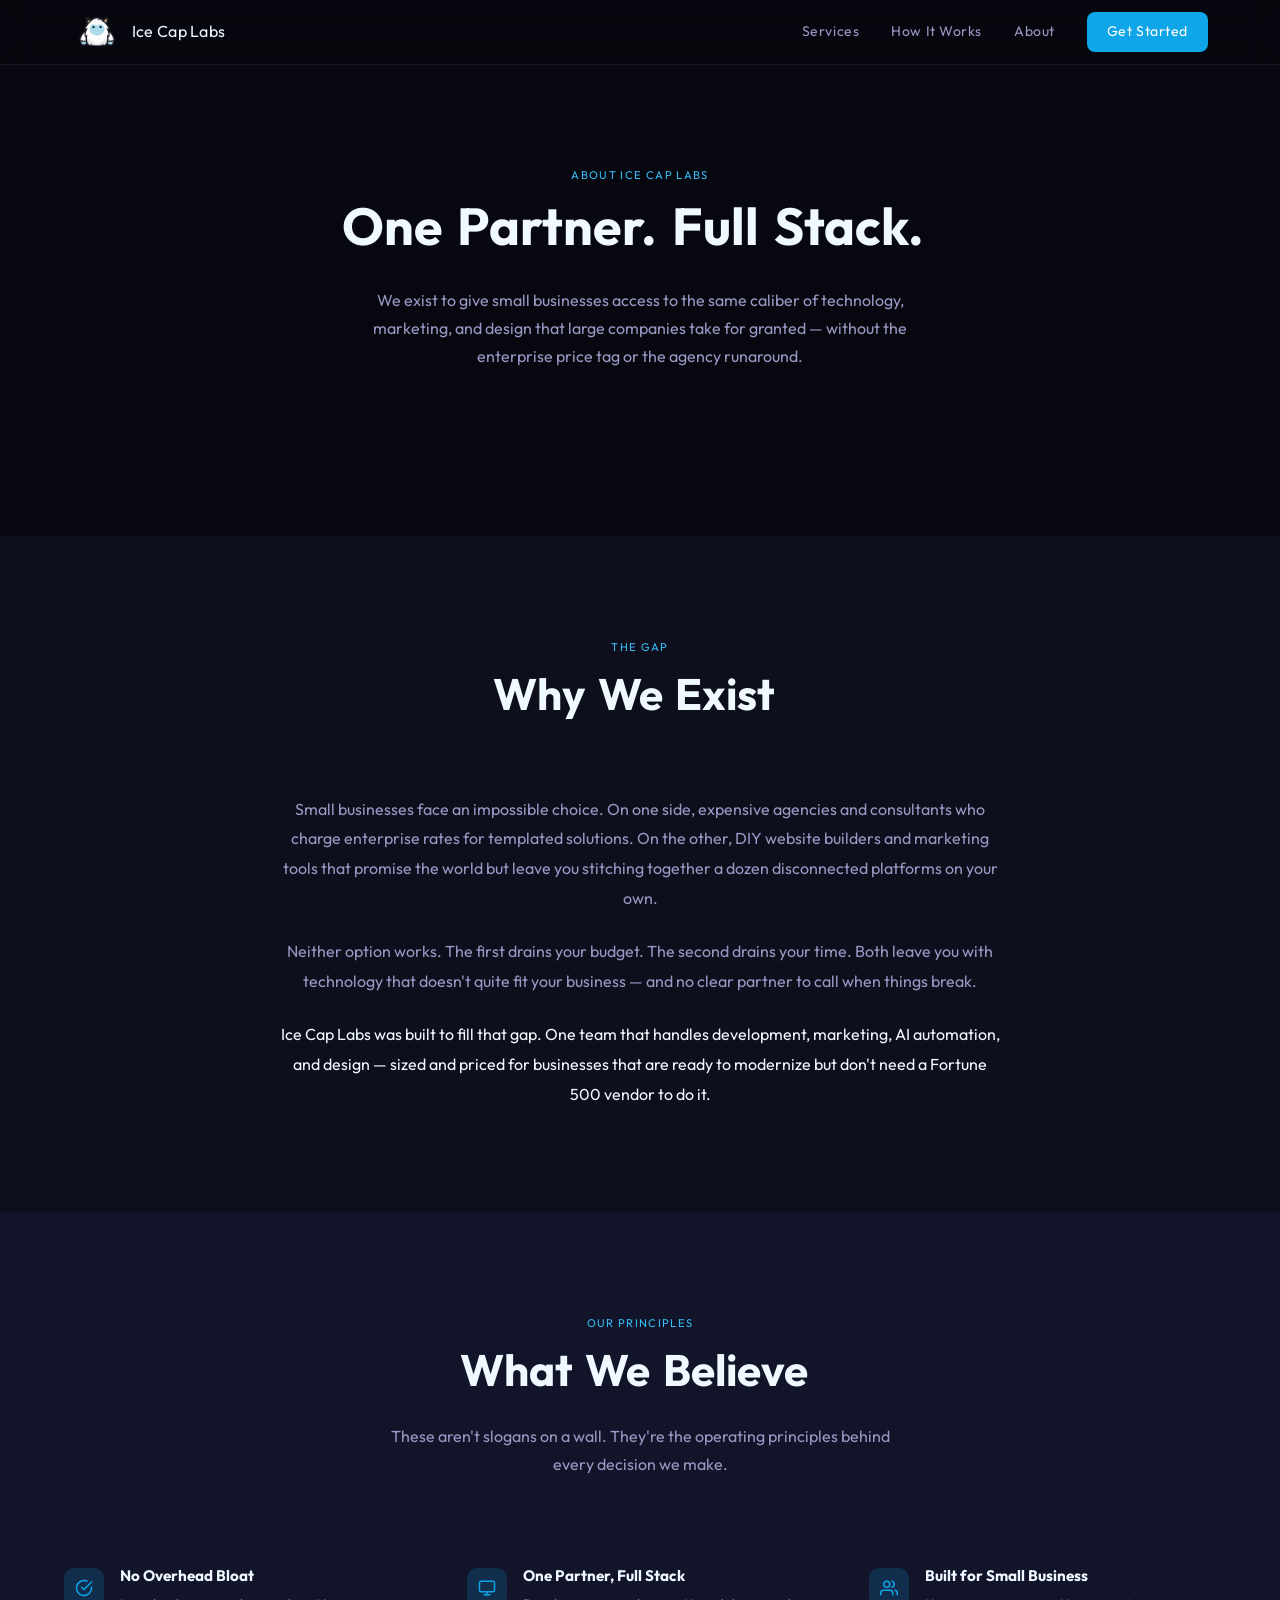
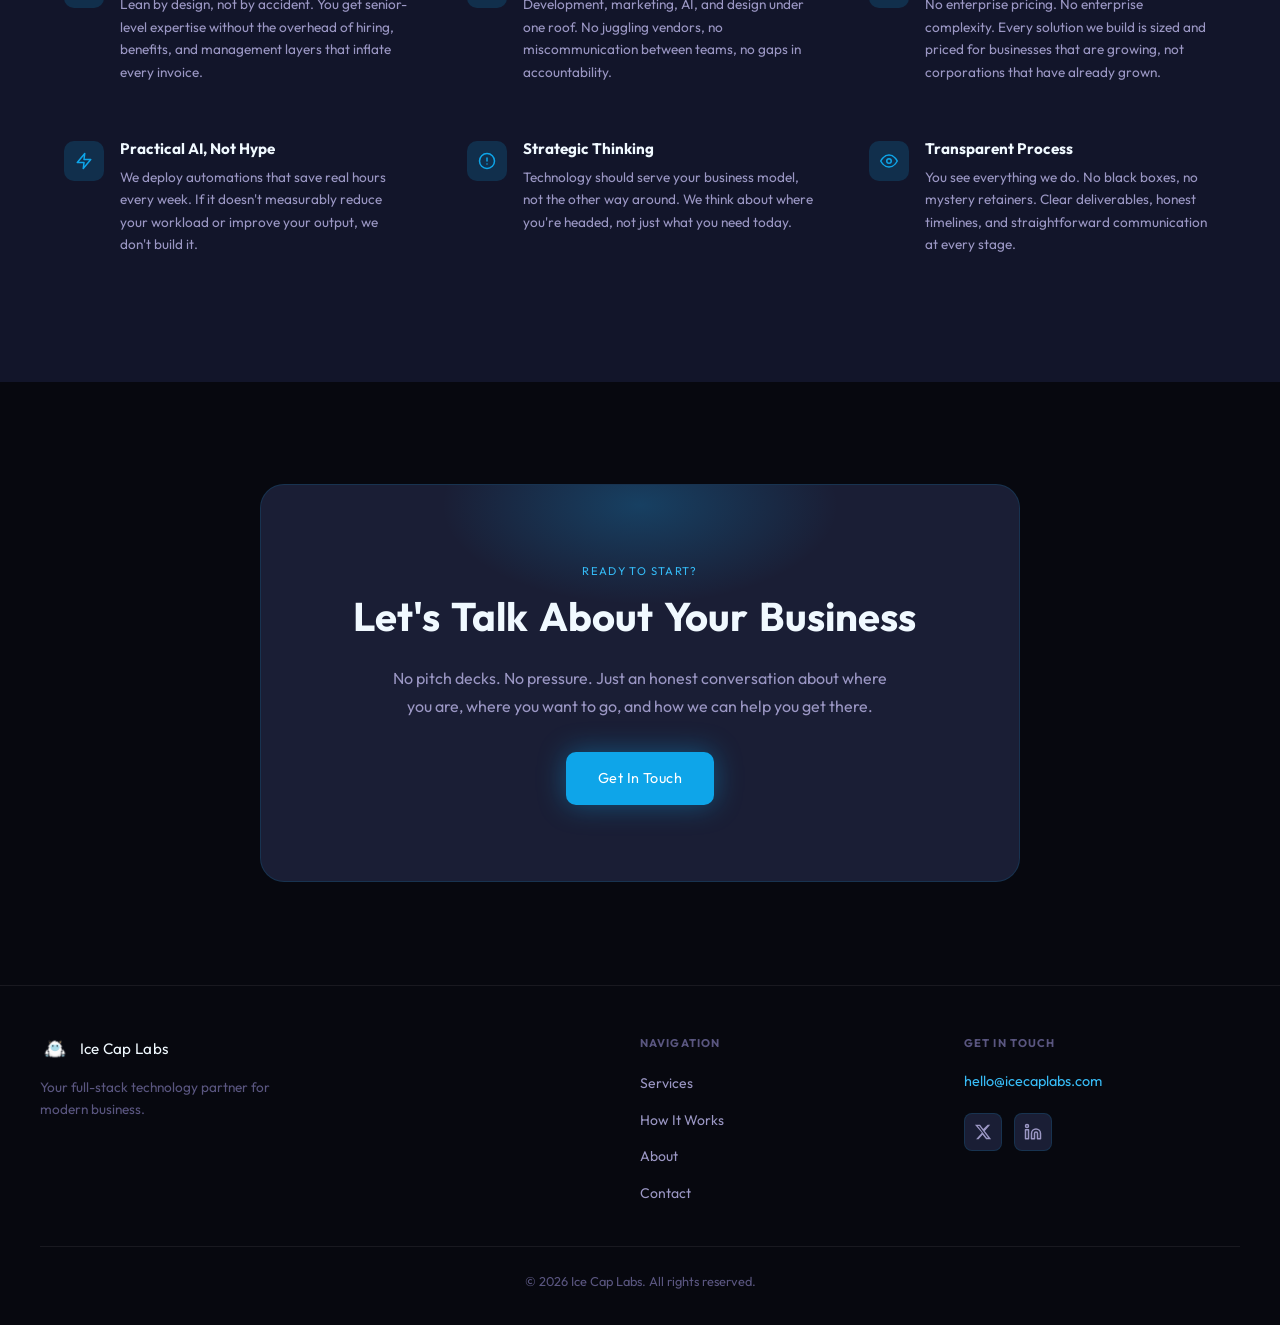
==== ghost-stack/about.html @ 2015071d "Convert to multi-page site with Ghost Labs-inspired styling - Split single-page into services, proce" ====
<!DOCTYPE html>
<html lang="en">
<head>
  <meta charset="UTF-8" />
  <meta name="viewport" content="width=device-width, initial-scale=1.0" />
  <title>About — Ice Cap Labs</title>
  <meta name="description" content="Ice Cap Labs is a full-stack technology partner built for small businesses ready to modernize." />
  <link rel="preconnect" href="https://fonts.googleapis.com" />
  <link rel="preconnect" href="https://fonts.gstatic.com" crossorigin />
  <link href="https://fonts.googleapis.com/css2?family=Outfit:wght@300;400;500;600;700&display=swap" rel="stylesheet" />
  <link rel="stylesheet" href="style.css" />
</head>
<body>

  <!-- NAVIGATION -->
  <nav id="site-nav">
    <div class="nav-inner">
      <a href="index.html" class="nav-logo" aria-label="Ice Cap Labs home">
        <img src="yeti-transparent.png" alt="Ice Cap Labs" width="50" height="50" />
        <span>Ice Cap Labs</span>
      </a>

      <div class="nav-links" id="nav-links">
        <a href="services.html">Services</a>
        <a href="process.html">How It Works</a>
        <a href="about.html">About</a>
        <a href="contact.html" class="nav-cta">Get Started</a>
      </div>

      <button class="nav-burger" id="nav-burger" aria-label="Toggle menu" aria-expanded="false">
        <span></span>
        <span></span>
        <span></span>
      </button>
    </div>

    <div class="nav-mobile-menu" id="nav-mobile-menu" aria-hidden="true">
      <a href="services.html">Services</a>
      <a href="process.html">How It Works</a>
      <a href="about.html">About</a>
      <a href="contact.html" class="nav-mobile-cta">Get Started</a>
    </div>
  </nav>

  <main>

    <!-- PAGE HEADER -->
    <section id="about-hero" style="background: var(--bg-void); padding-top: calc(64px + clamp(4rem, 8vw, 7rem));">
      <div class="container">
        <div class="section-header reveal">
          <p class="section-eyebrow">About Ice Cap Labs</p>
          <h2 class="section-title word-reveal" data-delay="0.05" style="font-size: clamp(2rem, 5vw, 3.25rem);">One Partner. Full Stack.</h2>
          <p class="section-subtitle">
            We exist to give small businesses access to the same caliber of technology, marketing,
            and design that large companies take for granted — without the enterprise price tag
            or the agency runaround.
          </p>
        </div>
      </div>
    </section>

    <!-- WHY WE EXIST -->
    <section id="why-we-exist" style="background: var(--bg-deep);">
      <div class="container">
        <div class="section-header reveal">
          <p class="section-eyebrow">The Gap</p>
          <h2 class="section-title word-reveal" data-delay="0.05">Why We Exist</h2>
        </div>

        <div style="max-width: 720px; margin: 0 auto; text-align: center;">
          <p class="reveal" style="font-size: 1rem; color: var(--text-secondary); line-height: 1.85; margin-bottom: 1.5rem;">
            Small businesses face an impossible choice. On one side, expensive agencies and consultants
            who charge enterprise rates for templated solutions. On the other, DIY website builders
            and marketing tools that promise the world but leave you stitching together a dozen
            disconnected platforms on your own.
          </p>
          <p class="reveal" style="font-size: 1rem; color: var(--text-secondary); line-height: 1.85; margin-bottom: 1.5rem;">
            Neither option works. The first drains your budget. The second drains your time. Both
            leave you with technology that doesn't quite fit your business — and no clear partner
            to call when things break.
          </p>
          <p class="reveal" style="font-size: 1rem; color: var(--text-primary); line-height: 1.85;">
            Ice Cap Labs was built to fill that gap. One team that handles development, marketing,
            AI automation, and design — sized and priced for businesses that are ready to modernize
            but don't need a Fortune 500 vendor to do it.
          </p>
        </div>
      </div>
    </section>

    <!-- WHAT WE BELIEVE -->
    <section id="what-we-believe" style="background: var(--bg-surface);">
      <div class="container">
        <div class="section-header reveal">
          <p class="section-eyebrow">Our Principles</p>
          <h2 class="section-title word-reveal" data-delay="0.05">What We Believe</h2>
          <p class="section-subtitle">
            These aren't slogans on a wall. They're the operating principles behind every decision we make.
          </p>
        </div>

        <div class="why-grid">
          <div class="why-item reveal" data-delay="0.0">
            <div class="why-icon">
              <svg width="18" height="18" viewBox="0 0 24 24" fill="none" stroke="#0ea5e9" stroke-width="2" stroke-linecap="round" stroke-linejoin="round">
                <path d="M22 11.08V12a10 10 0 1 1-5.93-9.14"/>
                <polyline points="22 4 12 14.01 9 11.01"/>
              </svg>
            </div>
            <div>
              <h3>No Overhead Bloat</h3>
              <p>Lean by design, not by accident. You get senior-level expertise without the overhead of hiring, benefits, and management layers that inflate every invoice.</p>
            </div>
          </div>

          <div class="why-item reveal" data-delay="0.05">
            <div class="why-icon">
              <svg width="18" height="18" viewBox="0 0 24 24" fill="none" stroke="#0ea5e9" stroke-width="2" stroke-linecap="round" stroke-linejoin="round">
                <rect x="2" y="3" width="20" height="14" rx="2" ry="2"/>
                <line x1="8" y1="21" x2="16" y2="21"/>
                <line x1="12" y1="17" x2="12" y2="21"/>
              </svg>
            </div>
            <div>
              <h3>One Partner, Full Stack</h3>
              <p>Development, marketing, AI, and design under one roof. No juggling vendors, no miscommunication between teams, no gaps in accountability.</p>
            </div>
          </div>

          <div class="why-item reveal" data-delay="0.1">
            <div class="why-icon">
              <svg width="18" height="18" viewBox="0 0 24 24" fill="none" stroke="#0ea5e9" stroke-width="2" stroke-linecap="round" stroke-linejoin="round">
                <path d="M17 21v-2a4 4 0 0 0-4-4H5a4 4 0 0 0-4 4v2"/>
                <circle cx="9" cy="7" r="4"/>
                <path d="M23 21v-2a4 4 0 0 0-3-3.87"/>
                <path d="M16 3.13a4 4 0 0 1 0 7.75"/>
              </svg>
            </div>
            <div>
              <h3>Built for Small Business</h3>
              <p>No enterprise pricing. No enterprise complexity. Every solution we build is sized and priced for businesses that are growing, not corporations that have already grown.</p>
            </div>
          </div>

          <div class="why-item reveal" data-delay="0.15">
            <div class="why-icon">
              <svg width="18" height="18" viewBox="0 0 24 24" fill="none" stroke="#0ea5e9" stroke-width="2" stroke-linecap="round" stroke-linejoin="round">
                <polygon points="13 2 3 14 12 14 11 22 21 10 12 10 13 2"/>
              </svg>
            </div>
            <div>
              <h3>Practical AI, Not Hype</h3>
              <p>We deploy automations that save real hours every week. If it doesn't measurably reduce your workload or improve your output, we don't build it.</p>
            </div>
          </div>

          <div class="why-item reveal" data-delay="0.2">
            <div class="why-icon">
              <svg width="18" height="18" viewBox="0 0 24 24" fill="none" stroke="#0ea5e9" stroke-width="2" stroke-linecap="round" stroke-linejoin="round">
                <circle cx="12" cy="12" r="10"/>
                <line x1="12" y1="8" x2="12" y2="12"/>
                <line x1="12" y1="16" x2="12.01" y2="16"/>
              </svg>
            </div>
            <div>
              <h3>Strategic Thinking</h3>
              <p>Technology should serve your business model, not the other way around. We think about where you're headed, not just what you need today.</p>
            </div>
          </div>

          <div class="why-item reveal" data-delay="0.25">
            <div class="why-icon">
              <svg width="18" height="18" viewBox="0 0 24 24" fill="none" stroke="#0ea5e9" stroke-width="2" stroke-linecap="round" stroke-linejoin="round">
                <path d="M1 12s4-8 11-8 11 8 11 8-4 8-11 8-11-8-11-8z"/>
                <circle cx="12" cy="12" r="3"/>
              </svg>
            </div>
            <div>
              <h3>Transparent Process</h3>
              <p>You see everything we do. No black boxes, no mystery retainers. Clear deliverables, honest timelines, and straightforward communication at every stage.</p>
            </div>
          </div>
        </div>
      </div>
    </section>

    <!-- CTA -->
    <section id="about-cta" style="background: var(--bg-void);">
      <div class="container">
        <div class="contact-card reveal">
          <div class="contact-glow" aria-hidden="true"></div>
          <p class="section-eyebrow">Ready to Start?</p>
          <h2 class="contact-title word-reveal" data-delay="0.05">Let's Talk About Your Business</h2>
          <p class="contact-subtitle">
            No pitch decks. No pressure. Just an honest conversation about where you are,
            where you want to go, and how we can help you get there.
          </p>
          <a href="contact.html" class="btn-primary">Get In Touch</a>
        </div>
      </div>
    </section>

    <!-- FOOTER -->
    <footer id="site-footer">
      <div class="container">
        <div class="footer-grid">
          <div class="footer-brand">
            <a href="index.html" class="nav-logo footer-logo" aria-label="Ice Cap Labs home">
              <img src="yeti-transparent.png" alt="Ice Cap Labs" width="30" height="30" />
              <span>Ice Cap Labs</span>
            </a>
            <p class="footer-tagline">Your full-stack technology partner for modern business.</p>
          </div>

          <div class="footer-links">
            <h4>Navigation</h4>
            <ul>
              <li><a href="services.html">Services</a></li>
              <li><a href="process.html">How It Works</a></li>
              <li><a href="about.html">About</a></li>
              <li><a href="contact.html">Contact</a></li>
            </ul>
          </div>

          <div class="footer-contact">
            <h4>Get In Touch</h4>
            <a href="mailto:hello@icecaplabs.com" class="footer-email">hello@icecaplabs.com</a>
            <div class="footer-socials">
              <!-- X / Twitter -->
              <a href="#" aria-label="Ice Cap Labs on X" class="social-icon">
                <svg width="18" height="18" viewBox="0 0 24 24" fill="currentColor">
                  <path d="M18.244 2.25h3.308l-7.227 8.26 8.502 11.24H16.17l-4.714-6.231-5.401 6.231H2.748l7.73-8.835L1.254 2.25H8.08l4.259 5.63zm-1.161 17.52h1.833L7.084 4.126H5.117z"/>
                </svg>
              </a>
              <!-- LinkedIn -->
              <a href="#" aria-label="Ice Cap Labs on LinkedIn" class="social-icon">
                <svg width="18" height="18" viewBox="0 0 24 24" fill="none" stroke="currentColor" stroke-width="2" stroke-linecap="round" stroke-linejoin="round">
                  <path d="M16 8a6 6 0 0 1 6 6v7h-4v-7a2 2 0 0 0-2-2 2 2 0 0 0-2 2v7h-4v-7a6 6 0 0 1 6-6z"/>
                  <rect x="2" y="9" width="4" height="12"/>
                  <circle cx="4" cy="4" r="2"/>
                </svg>
              </a>
            </div>
          </div>
        </div>

        <div class="footer-bar">
          <p>&copy; <span id="footer-year"></span> Ice Cap Labs. All rights reserved.</p>
        </div>
      </div>
    </footer>
  </main>

  <script src="script.js"></script>
</body>
</html>
---- ghost-stack/style.css ----
/* ============================================================
   Ice Cap Labs — style.css
   Dark theme, Outfit, sky-blue accent (#0ea5e9)
   ============================================================ */

/* ── Reset & base ─────────────────────────────────────────── */
*, *::before, *::after {
  box-sizing: border-box;
  margin: 0;
  padding: 0;
}

html {
  font-size: 16px;
}

/* ── CSS Custom Properties ────────────────────────────────── */
:root {
  --bg-void:    #07080f;
  --bg-deep:    #0d0f1c;
  --bg-surface: #12152a;
  --bg-card:    #1a1e35;
  --bg-card-hover: #1f2440;

  --border-subtle: rgba(14,165,233,0.15);
  --border-hover:  rgba(14,165,233,0.45);
  --border-dim:    rgba(255,255,255,0.07);

  --accent:        #0ea5e9;
  --accent-bright: #38bdf8;
  --accent-dim:    rgba(14,165,233,0.18);
  --accent-glow:   rgba(14,165,233,0.28);

  --text-primary:   #f0f9ff;
  --text-secondary: #9b97c4;
  --text-muted:     #5a5680;
}

body {
  font-family: 'Outfit', sans-serif;
  background: var(--bg-void);
  color: var(--text-secondary);
  line-height: 1.7;
  overflow-x: hidden;
  -webkit-font-smoothing: antialiased;
}

img, svg { display: block; max-width: 100%; }
a { text-decoration: none; color: inherit; }
ul { list-style: none; }
button { font-family: inherit; }


/* ── Container & layout utilities ───────────────────────────*/
.container {
  max-width: 1200px;
  margin: 0 auto;
  width: 100%;
}

section {
  padding: clamp(4rem, 8vw, 7rem) clamp(1rem, 4vw, 2rem);
}

/* ── Buttons ──────────────────────────────────────────────── */
.btn-primary {
  display: inline-block;
  padding: 0.875rem 2rem;
  background: var(--accent);
  color: #fff;
  border: none;
  border-radius: 10px;
  font-family: 'Outfit', sans-serif;
  font-size: 0.9rem;
  letter-spacing: 0.03em;
  cursor: pointer;
  transition: opacity 0.2s, box-shadow 0.2s;
  box-shadow: 0 0 28px rgba(14,165,233,0.4);
  white-space: nowrap;
}
.btn-primary:hover {
  opacity: 0.88;
  box-shadow: 0 0 44px rgba(14,165,233,0.55);
}

.btn-secondary {
  display: inline-block;
  padding: 0.875rem 2rem;
  background: transparent;
  color: var(--text-primary);
  border: 1px solid var(--border-dim);
  border-radius: 10px;
  font-family: 'Outfit', sans-serif;
  font-size: 0.9rem;
  letter-spacing: 0.03em;
  cursor: pointer;
  transition: border-color 0.2s, background 0.2s;
  white-space: nowrap;
}
.btn-secondary:hover {
  border-color: var(--accent);
  background: var(--accent-dim);
}

/* ── Navigation ───────────────────────────────────────────── */
#site-nav {
  position: fixed;
  top: 0;
  left: 0;
  right: 0;
  z-index: 100;
  background: rgba(7, 8, 15, 0.72);
  backdrop-filter: blur(14px);
  -webkit-backdrop-filter: blur(14px);
  border-bottom: 1px solid var(--border-dim);
  transition: background 0.3s ease;
}
#site-nav.scrolled {
  background: rgba(7, 8, 15, 0.96);
}

.nav-inner {
  max-width: 1200px;
  margin: 0 auto;
  display: flex;
  align-items: center;
  justify-content: space-between;
  height: 64px;
  padding: 0 clamp(1rem, 3vw, 2rem);
}

.nav-logo {
  display: flex;
  align-items: center;
  gap: 0.6rem;
  font-size: 1rem;
  color: var(--text-primary);
  letter-spacing: 0.02em;
  cursor: pointer;
}
.nav-logo:hover { color: var(--accent-bright); }

.nav-links {
  display: none;
  align-items: center;
  gap: 2rem;
}
@media (min-width: 768px) {
  .nav-links { display: flex; }
}

.nav-links a {
  font-size: 0.875rem;
  color: var(--text-secondary);
  letter-spacing: 0.04em;
  transition: color 0.2s;
  cursor: pointer;
}
.nav-links a:hover { color: var(--accent-bright); }

.nav-cta {
  padding: 0.5rem 1.25rem;
  background: var(--accent);
  color: #fff !important;
  border-radius: 8px;
  transition: opacity 0.2s !important;
}
.nav-cta:hover { opacity: 0.88; }

/* Hamburger */
.nav-burger {
  display: flex;
  flex-direction: column;
  justify-content: center;
  gap: 5px;
  width: 36px;
  height: 36px;
  background: none;
  border: none;
  cursor: pointer;
  padding: 4px;
}
@media (min-width: 768px) {
  .nav-burger { display: none; }
}
.nav-burger span {
  display: block;
  width: 100%;
  height: 2px;
  background: var(--text-secondary);
  border-radius: 2px;
  transition: transform 0.25s, opacity 0.25s, background 0.2s;
  transform-origin: center;
}
.nav-burger:hover span { background: var(--accent-bright); }
#site-nav.menu-open .nav-burger span:nth-child(1) { transform: translateY(7px) rotate(45deg); }
#site-nav.menu-open .nav-burger span:nth-child(2) { opacity: 0; }
#site-nav.menu-open .nav-burger span:nth-child(3) { transform: translateY(-7px) rotate(-45deg); }

/* Mobile menu */
.nav-mobile-menu {
  display: none;
  flex-direction: column;
  padding: 1rem clamp(1rem, 3vw, 2rem) 1.5rem;
  gap: 0.25rem;
  border-top: 1px solid var(--border-dim);
  background: rgba(7, 8, 15, 0.98);
}
.nav-mobile-menu.open { display: flex; }

.nav-mobile-menu a {
  padding: 0.75rem 0;
  font-size: 1rem;
  color: var(--text-secondary);
  border-bottom: 1px solid var(--border-dim);
  transition: color 0.2s;
}
.nav-mobile-menu a:last-child { border-bottom: none; }
.nav-mobile-menu a:hover { color: var(--accent-bright); }

.nav-mobile-cta {
  margin-top: 0.5rem;
  padding: 0.75rem 1.5rem !important;
  background: var(--accent) !important;
  color: #fff !important;
  border-radius: 8px;
  text-align: center;
  border-bottom: none !important;
}

/* ── Hero ─────────────────────────────────────────────────── */
#hero {
  position: relative;
  min-height: 150vh;
  display: flex;
  align-items: center;
  justify-content: center;
  overflow: hidden;
  background: var(--bg-void);
  padding: 64px clamp(1rem, 4vw, 2rem) clamp(4rem, 8vw, 6rem);
}

#parallax-container {
  position: absolute;
  inset: 0;
  z-index: 0;
  pointer-events: none;
}

.parallax-layer {
  position: absolute;
  top: 0;
  left: 0;
  right: 0;
  bottom: 0;
  background-size: cover;
  background-repeat: no-repeat;
  will-change: transform;
  pointer-events: none;
}

.layer-6 { background-image: url('parallax-6.png'); background-position: center center; z-index: 1; }
.layer-5 { background-image: url('parallax-5.png'); background-position: bottom center; z-index: 2; }
.layer-4 { background-image: url('parallax-4.png'); background-position: bottom center; z-index: 3; }
.layer-3 { background-image: url('parallax-3.png'); background-position: bottom center; z-index: 4; }
.layer-2 { background-image: url('parallax-2.png'); background-position: bottom center; z-index: 5; }
.layer-1 { background-image: url('parallax-1.png'); background-position: bottom center; z-index: 6; }

.hero-content {
  position: relative;
  z-index: 10;
  max-width: 860px;
  width: 100%;
  text-align: center;
  margin: 0 auto;
  margin-top: -30vh; /* pull content up so treeline frames it below */
  color: #000;
}

.eyebrow-pill {
  display: inline-block;
  padding: 0.375rem 1.1rem;
  background: var(--accent-dim);
  border: 1px solid var(--border-subtle);
  border-radius: 100px;
  color: #000;
  font-size: 0.7rem;
  letter-spacing: 0.1em;
  text-transform: uppercase;
  margin-bottom: 1.5rem;
}

.hero-title {
  font-size: clamp(2.4rem, 7vw, 4.8rem);
  color: #000;
  line-height: 1.1;
  margin-bottom: 1.5rem;
}

.hero-subtitle {
  font-size: clamp(1rem, 2.2vw, 1.175rem);
  color: #000;
  max-width: 620px;
  margin: 0 auto 2.5rem;
  line-height: 1.75;
}

.hero-ctas {
  display: flex;
  gap: 1rem;
  justify-content: center;
  flex-wrap: wrap;
  margin-bottom: 2.5rem;
}

.hero-trust {
  display: flex;
  align-items: center;
  justify-content: center;
  gap: 0.6rem;
}

.trust-dot {
  width: 6px;
  height: 6px;
  border-radius: 50%;
  background: var(--accent);
  flex-shrink: 0;
  animation: pulse-dot 2s ease-in-out infinite;
}

@keyframes pulse-dot {
  0%, 100% { opacity: 1; transform: scale(1); }
  50% { opacity: 0.5; transform: scale(0.75); }
}

.trust-text {
  font-size: 0.75rem;
  color: #000;
  letter-spacing: 0.06em;
  text-transform: uppercase;
}

/* ── Section headers ──────────────────────────────────────── */
.section-header {
  text-align: center;
  margin-bottom: clamp(2.5rem, 5vw, 4rem);
}

.section-eyebrow {
  font-size: 0.7rem;
  letter-spacing: 0.12em;
  text-transform: uppercase;
  color: var(--accent-bright);
  margin-bottom: 0.75rem;
}

.section-title {
  font-size: clamp(1.75rem, 4vw, 2.75rem);
  color: var(--text-primary);
  line-height: 1.2;
  margin-bottom: 1rem;
}

.section-subtitle {
  font-size: 1rem;
  color: var(--text-secondary);
  max-width: 540px;
  margin: 0 auto;
  line-height: 1.75;
}

/* ── Services ─────────────────────────────────────────────── */
#services,
#process,
#why,
#contact,
footer {
  position: relative;
  z-index: 10;
}

#services {
  background: #000000;
}

.services-grid {
  display: grid;
  grid-template-columns: 1fr;
  gap: 1.25rem;
}
@media (min-width: 640px) {
  .services-grid { grid-template-columns: repeat(2, 1fr); }
}
@media (min-width: 1024px) {
  .services-grid { grid-template-columns: repeat(4, 1fr); }
}

.service-card {
  background: var(--bg-card);
  border: 1px solid var(--border-subtle);
  border-radius: 16px;
  padding: 1.75rem;
  transition: border-color 0.25s, transform 0.25s, box-shadow 0.25s;
  will-change: transform;
}
.service-card:hover {
  border-color: var(--border-hover);
  transform: translateY(-4px);
  box-shadow: 0 12px 40px rgba(14,165,233,0.15);
}

.service-icon-wrap {
  width: 48px;
  height: 48px;
  background: var(--accent-dim);
  border-radius: 12px;
  display: flex;
  align-items: center;
  justify-content: center;
  margin-bottom: 1.25rem;
  transition: background 0.25s;
  flex-shrink: 0;
}
.service-card:hover .service-icon-wrap {
  background: rgba(14,165,233,0.30);
}

.service-card h3 {
  font-size: 1.05rem;
  color: var(--text-primary);
  margin-bottom: 0.65rem;
  line-height: 1.35;
}

.service-card p {
  font-size: 0.875rem;
  color: var(--text-secondary);
  line-height: 1.7;
}

/* ── Process ──────────────────────────────────────────────── */
#process {
  background: var(--bg-surface);
}

.process-steps {
  display: flex;
  flex-direction: column;
  gap: 2rem;
}

@media (min-width: 640px) {
  .process-steps {
    flex-direction: row;
    align-items: flex-start;
    gap: 0;
  }
}

.process-step {
  flex: 1;
  position: relative;
  text-align: center;
  padding: 0 1rem;
}

/* Horizontal connector between steps */
@media (min-width: 640px) {
  .process-step:not(:last-child)::after {
    content: '';
    position: absolute;
    top: 22px;
    left: calc(50% + 28px);
    right: calc(-50% + 28px);
    height: 1px;
    background: linear-gradient(to right, var(--accent), rgba(14,165,233,0.15));
    pointer-events: none;
  }
}

/* Mobile: left-aligned with number beside text */
@media (max-width: 639px) {
  .process-step {
    text-align: left;
    display: flex;
    gap: 1.25rem;
    align-items: flex-start;
    padding: 0;
  }
  .process-step .step-number-wrap {
    margin: 0;
    flex-shrink: 0;
  }
}

.step-number-wrap {
  width: 44px;
  height: 44px;
  border-radius: 50%;
  background: var(--accent-dim);
  border: 2px solid var(--accent);
  display: flex;
  align-items: center;
  justify-content: center;
  margin: 0 auto 1.1rem;
  font-size: 0.8rem;
  color: var(--accent-bright);
  flex-shrink: 0;
}

.step-title {
  font-size: 1rem;
  color: var(--text-primary);
  margin-bottom: 0.5rem;
}

.step-desc {
  font-size: 0.875rem;
  color: var(--text-secondary);
  line-height: 1.7;
}

/* ── Why Ice Cap Labs ─────────────────────────────────────── */
#why {
  background: var(--bg-deep);
}

.why-grid {
  display: grid;
  grid-template-columns: 1fr;
  gap: 0.5rem;
}
@media (min-width: 768px) {
  .why-grid { grid-template-columns: repeat(2, 1fr); }
}
@media (min-width: 1024px) {
  .why-grid { grid-template-columns: repeat(3, 1fr); }
}

.why-item {
  display: flex;
  gap: 1rem;
  align-items: flex-start;
  padding: 1.5rem;
  border-radius: 12px;
  transition: background 0.2s;
}
.why-item:hover { background: var(--bg-card); }

.why-icon {
  flex-shrink: 0;
  width: 40px;
  height: 40px;
  background: var(--accent-dim);
  border-radius: 10px;
  display: flex;
  align-items: center;
  justify-content: center;
  margin-top: 0.1rem;
  transition: background 0.2s;
}
.why-item:hover .why-icon { background: rgba(14,165,233,0.30); }

.why-item h3 {
  font-size: 0.95rem;
  color: var(--text-primary);
  margin-bottom: 0.4rem;
  line-height: 1.35;
}

.why-item p {
  font-size: 0.85rem;
  color: var(--text-secondary);
  line-height: 1.65;
}

/* ── Contact / CTA ────────────────────────────────────────── */
#contact {
  background: var(--bg-void);
  padding: clamp(4rem, 8vw, 7rem) clamp(1rem, 4vw, 2rem);
}

.contact-card {
  position: relative;
  overflow: hidden;
  background: var(--bg-card);
  border: 1px solid var(--border-subtle);
  border-radius: 24px;
  padding: clamp(2.5rem, 6vw, 5rem) clamp(1.5rem, 4vw, 4rem);
  text-align: center;
  max-width: 760px;
  margin: 0 auto;
}

.contact-glow {
  position: absolute;
  top: -80px;
  left: 50%;
  transform: translateX(-50%);
  width: 400px;
  height: 200px;
  background: radial-gradient(ellipse at center,
    rgba(14,165,233,0.25) 0%,
    transparent 70%);
  pointer-events: none;
}

.contact-title {
  font-size: clamp(1.6rem, 4vw, 2.5rem);
  color: var(--text-primary);
  line-height: 1.2;
  margin: 0.75rem 0 1rem;
}

.contact-subtitle {
  font-size: 1rem;
  color: var(--text-secondary);
  line-height: 1.75;
  max-width: 500px;
  margin: 0 auto 2rem;
}

.contact-form { width: 100%; }

.form-row {
  display: flex;
  gap: 0.75rem;
  max-width: 520px;
  margin: 0 auto 0.75rem;
  flex-wrap: wrap;
}

.form-row input[type="email"] {
  flex: 1;
  min-width: 200px;
  padding: 0.875rem 1.25rem;
  background: var(--bg-surface);
  border: 1px solid var(--border-subtle);
  border-radius: 10px;
  font-family: 'Outfit', sans-serif;
  font-size: 0.9rem;
  color: var(--text-primary);
  outline: none;
  transition: border-color 0.2s;
  cursor: pointer;
}
.form-row input[type="email"]::placeholder { color: var(--text-muted); }
.form-row input[type="email"]:focus { border-color: var(--accent); }

.form-note {
  font-size: 0.75rem;
  color: var(--text-muted);
  letter-spacing: 0.02em;
}

/* ── Footer ───────────────────────────────────────────────── */
#site-footer {
  background: var(--bg-void);
  border-top: 1px solid var(--border-dim);
  padding: 3rem clamp(1rem, 4vw, 2rem) 2rem;
}

.footer-grid {
  display: grid;
  grid-template-columns: 1fr;
  gap: 2.5rem;
  margin-bottom: 2.5rem;
}
@media (min-width: 640px) {
  .footer-grid { grid-template-columns: 2fr 1fr 1fr; gap: 3rem; }
}

.footer-logo {
  margin-bottom: 0.75rem;
  font-size: 0.95rem;
}

.footer-tagline {
  font-size: 0.85rem;
  color: var(--text-muted);
  line-height: 1.65;
  max-width: 240px;
}

.footer-links h4,
.footer-contact h4 {
  font-size: 0.7rem;
  letter-spacing: 0.1em;
  text-transform: uppercase;
  color: var(--text-muted);
  margin-bottom: 1rem;
}

.footer-links ul {
  display: flex;
  flex-direction: column;
  gap: 0.6rem;
}

.footer-links a {
  font-size: 0.875rem;
  color: var(--text-secondary);
  transition: color 0.2s;
  cursor: pointer;
}
.footer-links a:hover { color: var(--accent-bright); }

.footer-email {
  display: block;
  font-size: 0.9rem;
  color: var(--accent-bright);
  margin-bottom: 1.25rem;
  transition: color 0.2s;
  cursor: pointer;
}
.footer-email:hover { color: var(--accent); }

.footer-socials {
  display: flex;
  gap: 0.75rem;
}

.social-icon {
  width: 38px;
  height: 38px;
  display: flex;
  align-items: center;
  justify-content: center;
  background: var(--bg-card);
  border: 1px solid var(--border-subtle);
  border-radius: 8px;
  color: var(--text-secondary);
  transition: border-color 0.2s, color 0.2s, background 0.2s;
  cursor: pointer;
}
.social-icon:hover {
  border-color: var(--accent);
  color: var(--accent-bright);
  background: var(--accent-dim);
}

.footer-bar {
  border-top: 1px solid var(--border-dim);
  padding-top: 1.5rem;
  text-align: center;
}

.footer-bar p {
  font-size: 0.8rem;
  color: var(--text-muted);
}

/* ── Scroll Reveal ────────────────────────────────────────── */
.reveal {
  /* Initial state set by JS to avoid FOUC if JS is disabled */
}

/* ── Word Reveal ──────────────────────────────────────────── */
.word-reveal { overflow: visible; }

/* ── Accessibility ────────────────────────────────────────── */
@media (prefers-reduced-motion: reduce) {
  html { scroll-behavior: auto; }
  .parallax-layer { transform: none !important; }
  * {
    animation-duration: 0.01ms !important;
    animation-iteration-count: 1 !important;
    transition-duration: 0.01ms !important;
  }
}

/* Focus styles for keyboard nav */
a:focus-visible,
button:focus-visible,
input:focus-visible {
  outline: 2px solid var(--accent);
  outline-offset: 3px;
  border-radius: 4px;
}

/* ── Inner pages ─────────────────────────────────────────── */
.page-header {
  padding: calc(64px + 4rem) clamp(1rem, 4vw, 2rem) clamp(3rem, 6vw, 5rem);
  text-align: center;
  background: var(--bg-void);
}

.page-title {
  font-size: clamp(2.5rem, 7vw, 5rem);
  color: var(--text-primary);
  line-height: 1.05;
  letter-spacing: -0.02em;
  margin-bottom: 1.25rem;
}

.page-subtitle {
  font-size: clamp(1rem, 2vw, 1.15rem);
  color: var(--text-secondary);
  max-width: 580px;
  margin: 0 auto;
  line-height: 1.75;
}

/* ── Service blocks (Ghost Labs inspired) ────────────────── */
.blocks-section {
  padding: clamp(3rem, 6vw, 5rem) clamp(1rem, 4vw, 2rem);
}

.blocks-container {
  max-width: 1200px;
  margin: 0 auto;
}

.service-block {
  padding: clamp(2rem, 4vw, 3rem) 0;
  border-bottom: 1px solid var(--border-dim);
  cursor: default;
  transition: background 0.3s;
}
.service-block:last-child {
  border-bottom: none;
}

.block-inner {
  display: grid;
  grid-template-columns: 1fr;
  gap: 1.5rem;
  align-items: start;
}
@media (min-width: 768px) {
  .block-inner {
    grid-template-columns: 1fr 1fr;
    gap: 4rem;
  }
}

.block-number {
  font-size: 0.75rem;
  letter-spacing: 0.12em;
  text-transform: uppercase;
  color: var(--accent);
  margin-bottom: 0.75rem;
}

.block-title {
  font-size: clamp(1.75rem, 4vw, 3rem);
  color: var(--text-muted);
  line-height: 1.15;
  letter-spacing: -0.01em;
  transition: color 0.5s;
}
.service-block:hover .block-title {
  color: var(--text-primary);
}

.block-desc {
  font-size: 1rem;
  color: var(--text-muted);
  line-height: 1.75;
  transition: color 0.5s;
}
.service-block:hover .block-desc {
  color: var(--text-secondary);
}

.block-list {
  margin-top: 1.25rem;
  display: flex;
  flex-direction: column;
  gap: 0.6rem;
}

.block-list li {
  font-size: 0.9rem;
  color: var(--text-muted);
  padding-left: 1.25rem;
  position: relative;
  line-height: 1.6;
  transition: color 0.5s;
}
.service-block:hover .block-list li {
  color: var(--text-secondary);
}
.block-list li::before {
  content: '';
  position: absolute;
  left: 0;
  top: 0.55em;
  width: 6px;
  height: 6px;
  border-radius: 50%;
  background: var(--accent);
  opacity: 0.4;
  transition: opacity 0.5s;
}
.service-block:hover .block-list li::before {
  opacity: 1;
}

/* Step number large */
.step-number-lg {
  font-size: clamp(3rem, 8vw, 6rem);
  color: var(--accent);
  opacity: 0.15;
  font-weight: 700;
  line-height: 1;
  margin-bottom: 0.5rem;
  transition: opacity 0.5s;
}
.service-block:hover .step-number-lg {
  opacity: 0.4;
}

/* ── Inner page CTA section ──────────────────────────────── */
.page-cta {
  padding: clamp(4rem, 8vw, 6rem) clamp(1rem, 4vw, 2rem);
  text-align: center;
  background: var(--bg-deep);
}

.page-cta h2 {
  font-size: clamp(1.75rem, 4vw, 2.75rem);
  color: var(--text-primary);
  margin-bottom: 1rem;
}

.page-cta p {
  font-size: 1rem;
  color: var(--text-secondary);
  max-width: 480px;
  margin: 0 auto 2rem;
  line-height: 1.75;
}

/* ── What to expect (contact page) ───────────────────────── */
.expect-grid {
  display: grid;
  grid-template-columns: 1fr;
  gap: 2rem;
  max-width: 900px;
  margin: 0 auto;
}
@media (min-width: 640px) {
  .expect-grid { grid-template-columns: repeat(3, 1fr); }
}

.expect-item {
  text-align: center;
  padding: 1.5rem;
}

.expect-number {
  font-size: 2rem;
  color: var(--accent);
  font-weight: 700;
  opacity: 0.3;
  margin-bottom: 0.75rem;
}

.expect-item h3 {
  font-size: 1rem;
  color: var(--text-primary);
  margin-bottom: 0.5rem;
}

.expect-item p {
  font-size: 0.875rem;
  color: var(--text-secondary);
  line-height: 1.7;
}
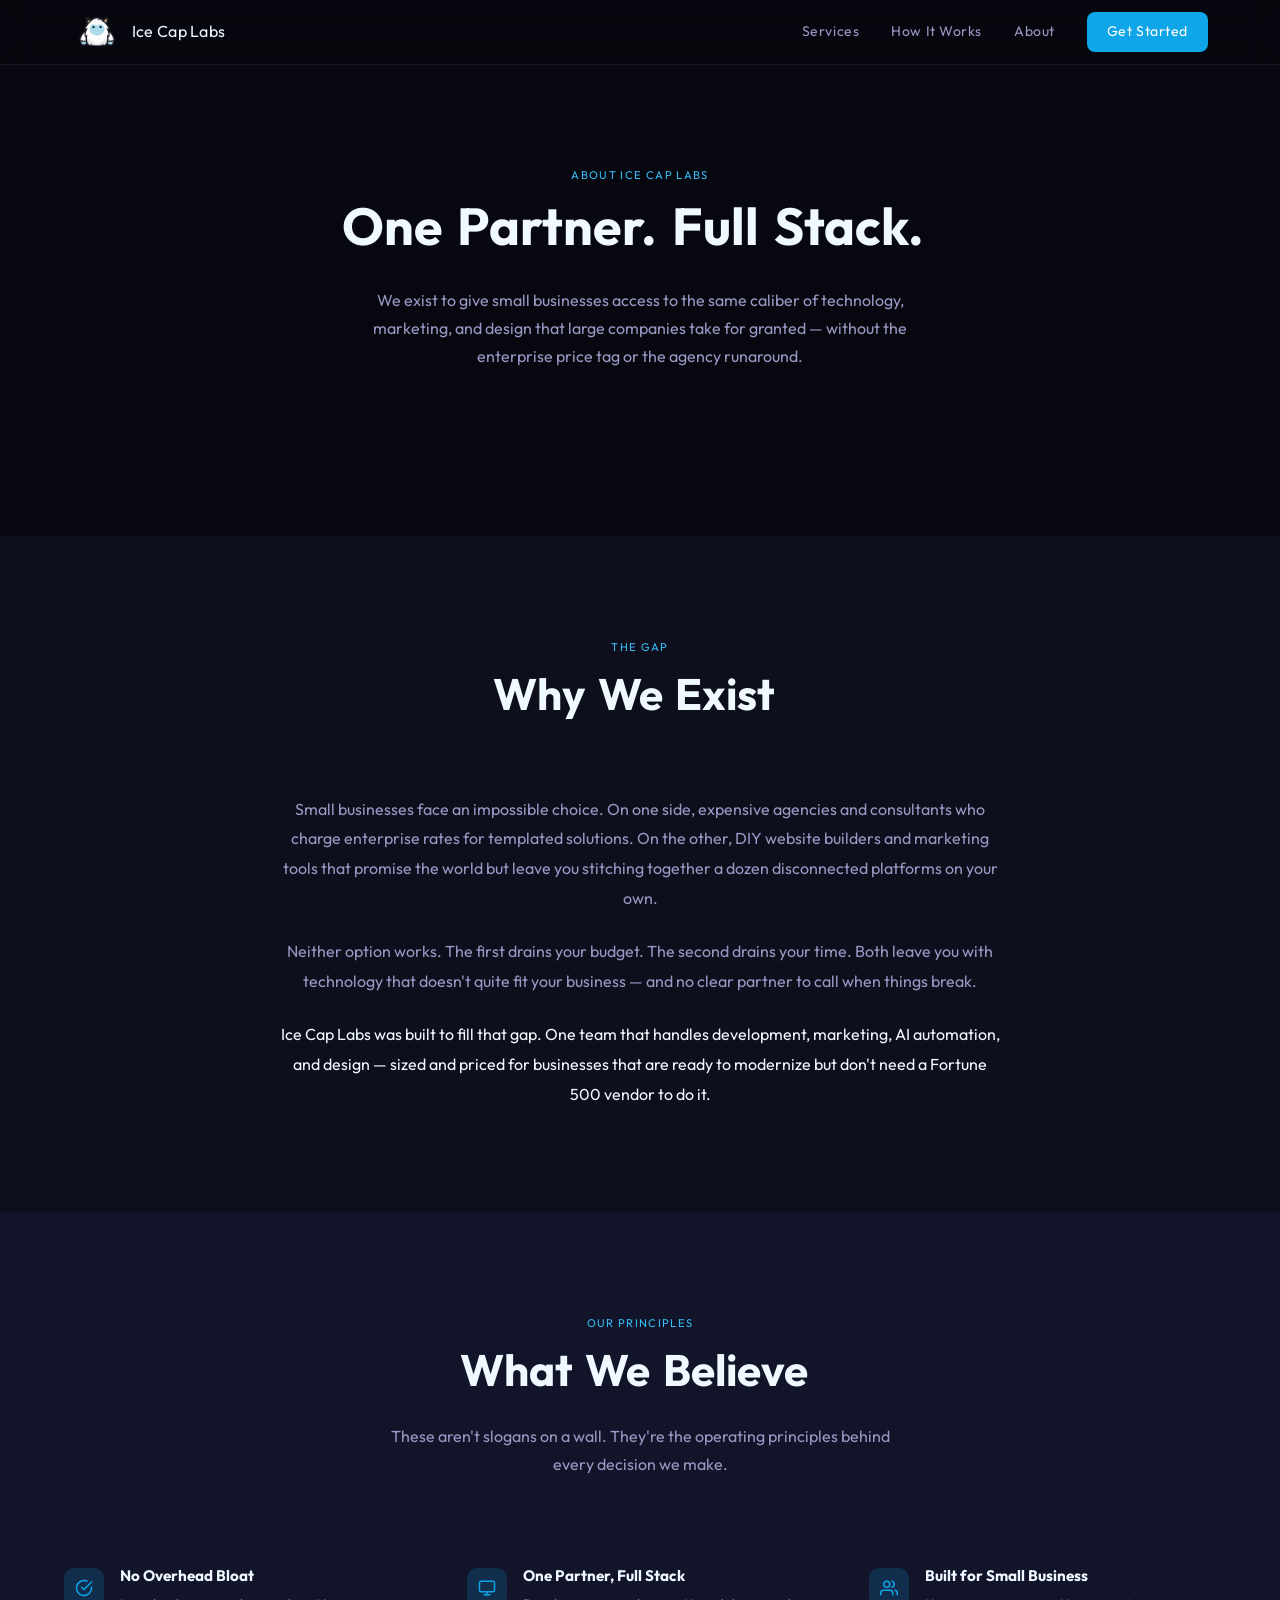
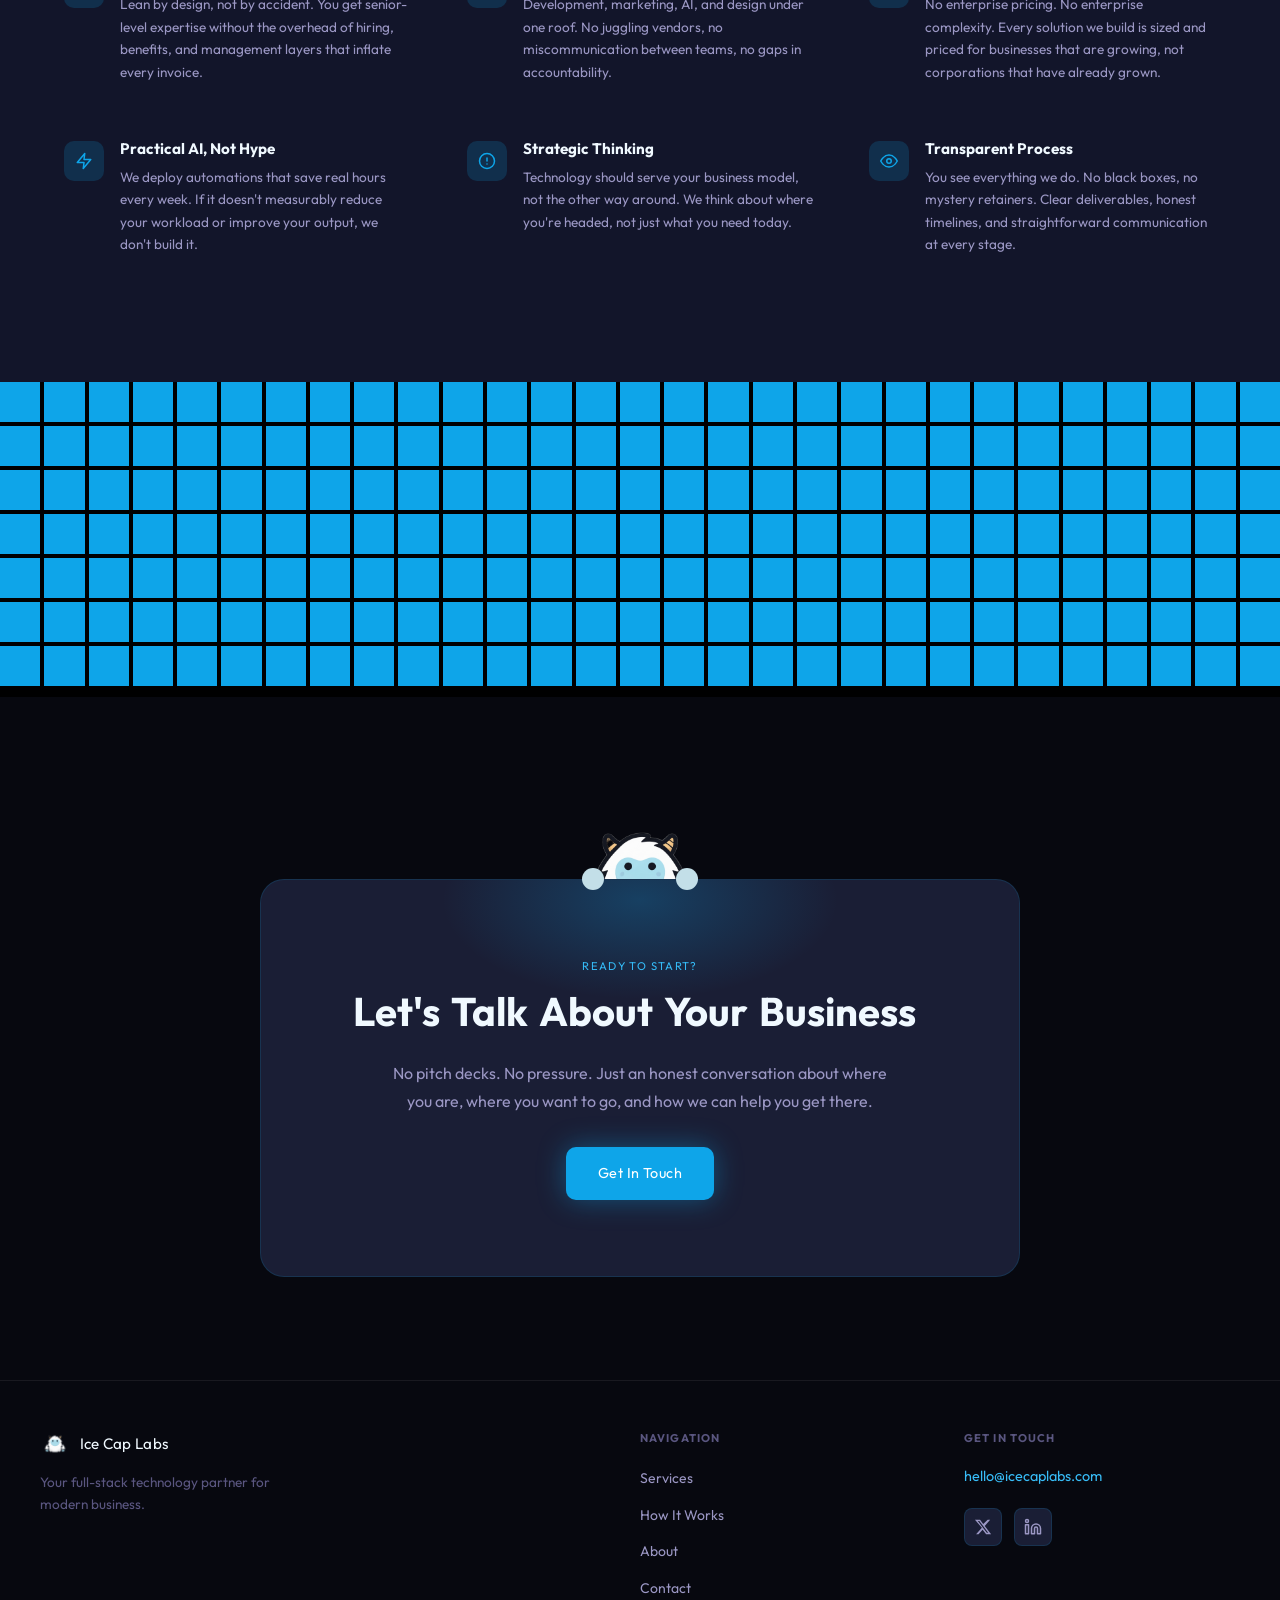
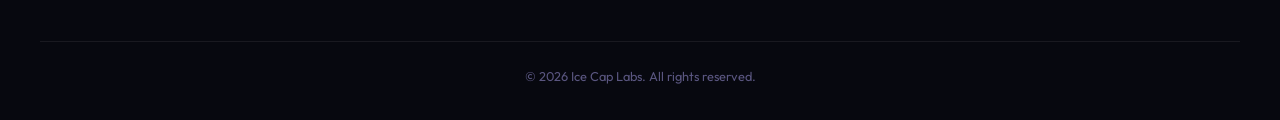
==== commit c3a5f8d7: "Add yeti cursor, mascot CTA card, and interactive tile strip - Custom yeti hand pointer cursor on ho" ====
--- a/ghost-stack/about.html
+++ b/ghost-stack/about.html
@@ -184,18 +184,30 @@
       </div>
     </section>
 
+    <!-- TILE STRIP -->
+    <section id="tile-strip">
+      <div class="tile-grid" id="tile-grid"></div>
+    </section>
+
     <!-- CTA -->
     <section id="about-cta" style="background: var(--bg-void);">
       <div class="container">
-        <div class="contact-card reveal">
-          <div class="contact-glow" aria-hidden="true"></div>
-          <p class="section-eyebrow">Ready to Start?</p>
-          <h2 class="contact-title word-reveal" data-delay="0.05">Let's Talk About Your Business</h2>
-          <p class="contact-subtitle">
-            No pitch decks. No pressure. Just an honest conversation about where you are,
-            where you want to go, and how we can help you get there.
-          </p>
-          <a href="contact.html" class="btn-primary">Get In Touch</a>
+        <div class="contact-card-wrap">
+          <div class="contact-mascot">
+            <img src="yeti-transparent.png" alt="Ice Cap Labs Yeti" class="contact-yeti" />
+          </div>
+          <span class="yeti-hand yeti-hand-left" aria-hidden="true"></span>
+          <span class="yeti-hand yeti-hand-right" aria-hidden="true"></span>
+          <div class="contact-card reveal">
+            <div class="contact-glow" aria-hidden="true"></div>
+            <p class="section-eyebrow">Ready to Start?</p>
+            <h2 class="contact-title word-reveal" data-delay="0.05">Let's Talk About Your Business</h2>
+            <p class="contact-subtitle">
+              No pitch decks. No pressure. Just an honest conversation about where you are,
+              where you want to go, and how we can help you get there.
+            </p>
+            <a href="contact.html" class="btn-primary">Get In Touch</a>
+          </div>
         </div>
       </div>
     </section>
--- a/ghost-stack/style.css
+++ b/ghost-stack/style.css
@@ -581,16 +581,55 @@
   padding: clamp(4rem, 8vw, 7rem) clamp(1rem, 4vw, 2rem);
 }
 
+.contact-card-wrap {
+  position: relative;
+  max-width: 760px;
+  margin: 0 auto;
+  padding-top: 80px;
+}
+
 .contact-card {
   position: relative;
+  z-index: 1;
   overflow: hidden;
   background: var(--bg-card);
   border: 1px solid var(--border-subtle);
   border-radius: 24px;
   padding: clamp(2.5rem, 6vw, 5rem) clamp(1.5rem, 4vw, 4rem);
   text-align: center;
-  max-width: 760px;
-  margin: 0 auto;
+}
+
+.contact-mascot {
+  position: absolute;
+  top: 0;
+  left: 50%;
+  transform: translateX(-50%);
+  z-index: 0;
+}
+
+.contact-yeti {
+  width: 168px;
+  height: auto;
+}
+
+.yeti-hand {
+  position: absolute;
+  top: 69px;
+  width: 22px;
+  height: 22px;
+  border-radius: 50%;
+  background: #c3dfe8;
+  z-index: 2;
+}
+
+.yeti-hand-left {
+  left: 50%;
+  margin-left: -58px;
+}
+
+.yeti-hand-right {
+  left: 50%;
+  margin-left: 36px;
 }
 
 .contact-glow {
@@ -969,3 +1008,79 @@
   color: var(--text-secondary);
   line-height: 1.7;
 }
+
+/* ── Tile strip (about page) ─────────────────────────────── */
+#tile-strip {
+  position: relative;
+  z-index: 10;
+  height: 35vh;
+  width: 100%;
+  overflow: hidden;
+  background: #000;
+  padding: 0;
+}
+
+.tile-grid {
+  display: grid;
+  grid-template-columns: repeat(auto-fill, minmax(40px, 1fr));
+  grid-auto-rows: 40px;
+  gap: 4px;
+  width: 100%;
+  height: 100%;
+  background: #000;
+}
+
+.tile {
+  perspective: 600px;
+  cursor: default;
+}
+
+.tile-inner {
+  position: relative;
+  width: 100%;
+  height: 100%;
+  transform-style: preserve-3d;
+  transition: transform 0.6s cubic-bezier(0.16, 1, 0.3, 1);
+}
+
+.tile.flipped .tile-inner {
+  transform: rotateY(180deg);
+}
+
+.tile-front,
+.tile-back {
+  position: absolute;
+  inset: 0;
+  backface-visibility: hidden;
+  display: flex;
+  align-items: center;
+  justify-content: center;
+}
+
+.tile-front {
+  background: var(--accent);
+}
+
+.tile-back {
+  background: #000;
+  transform: rotateY(180deg);
+  color: #fff;
+  font-size: 1.6rem;
+  font-weight: 700;
+  line-height: 1;
+  user-select: none;
+}
+
+/* ── Yeti hand cursor ────────────────────────────────────── */
+.snowflake-cursor {
+  position: fixed;
+  pointer-events: none;
+  z-index: 9999;
+  user-select: none;
+  line-height: 1;
+}
+
+/* Hide on touch devices */
+@media (hover: none) {
+  .snowflake-cursor { display: none; }
+}
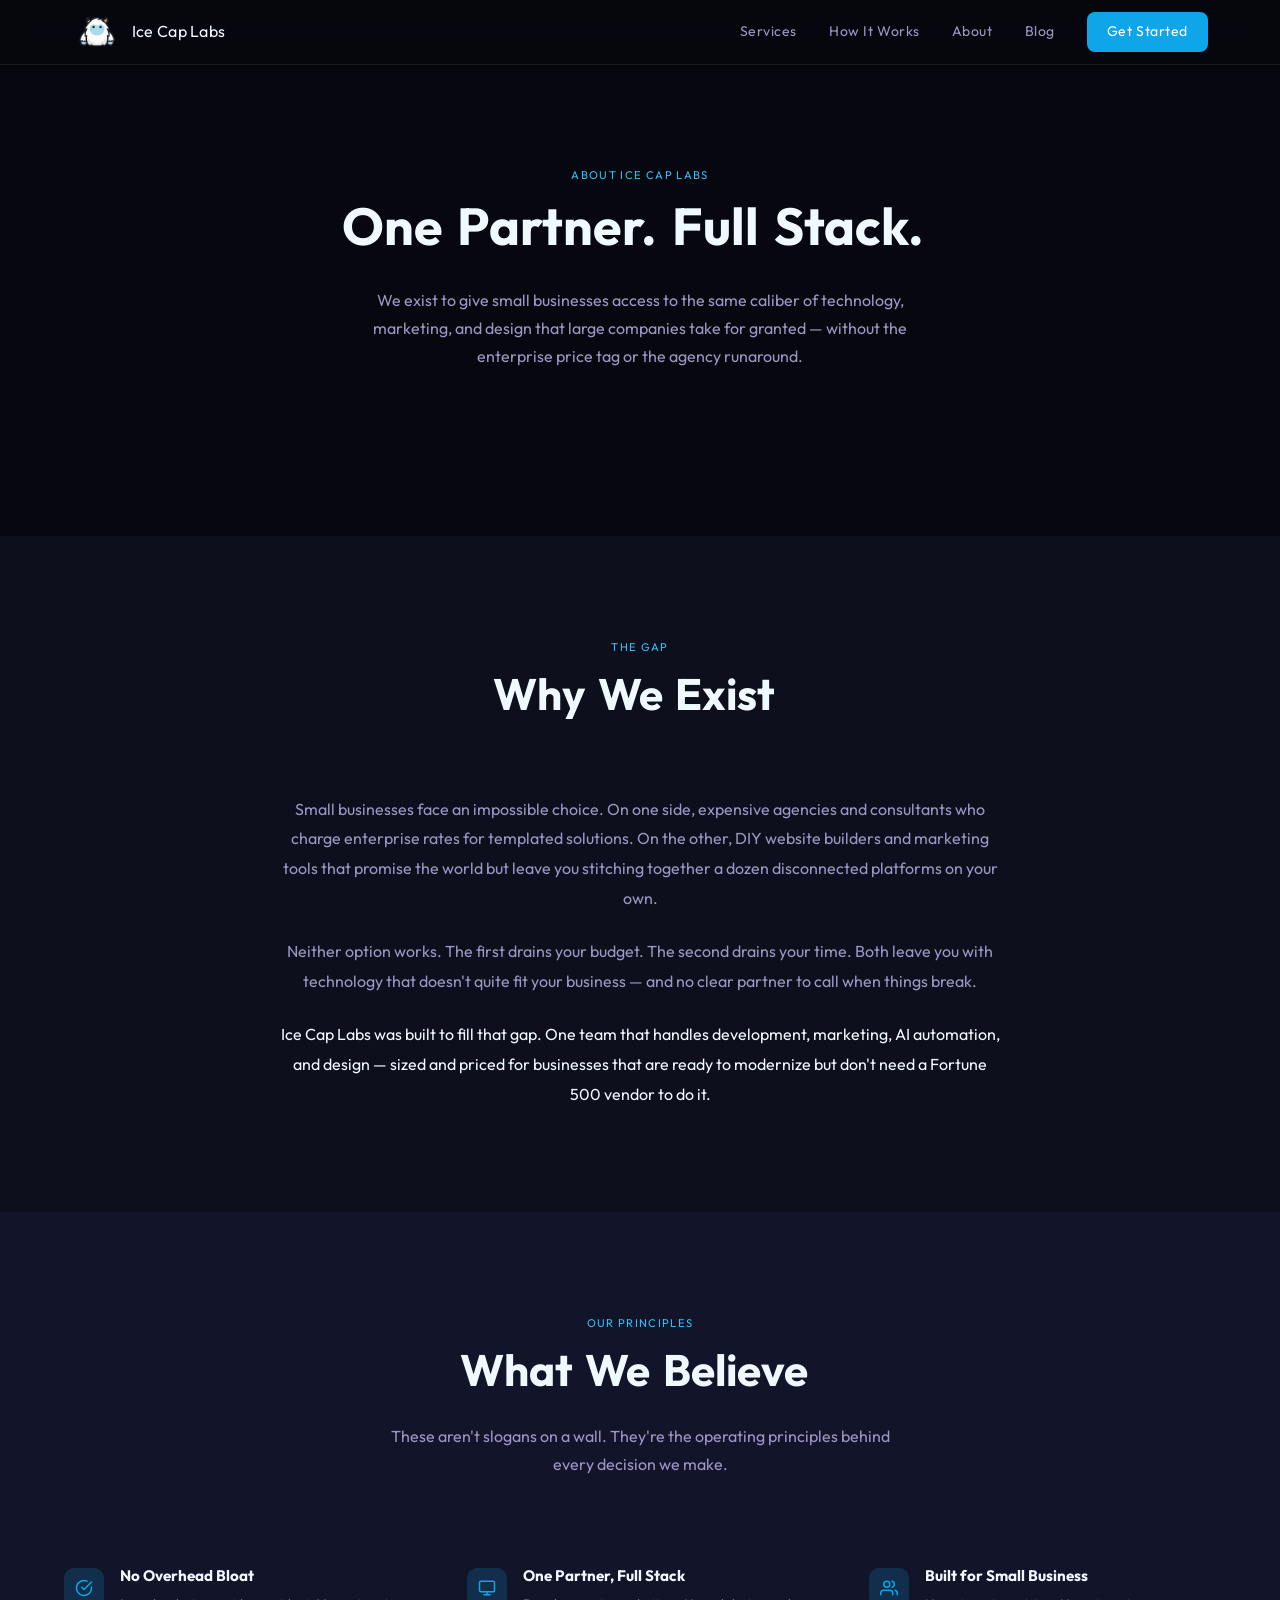
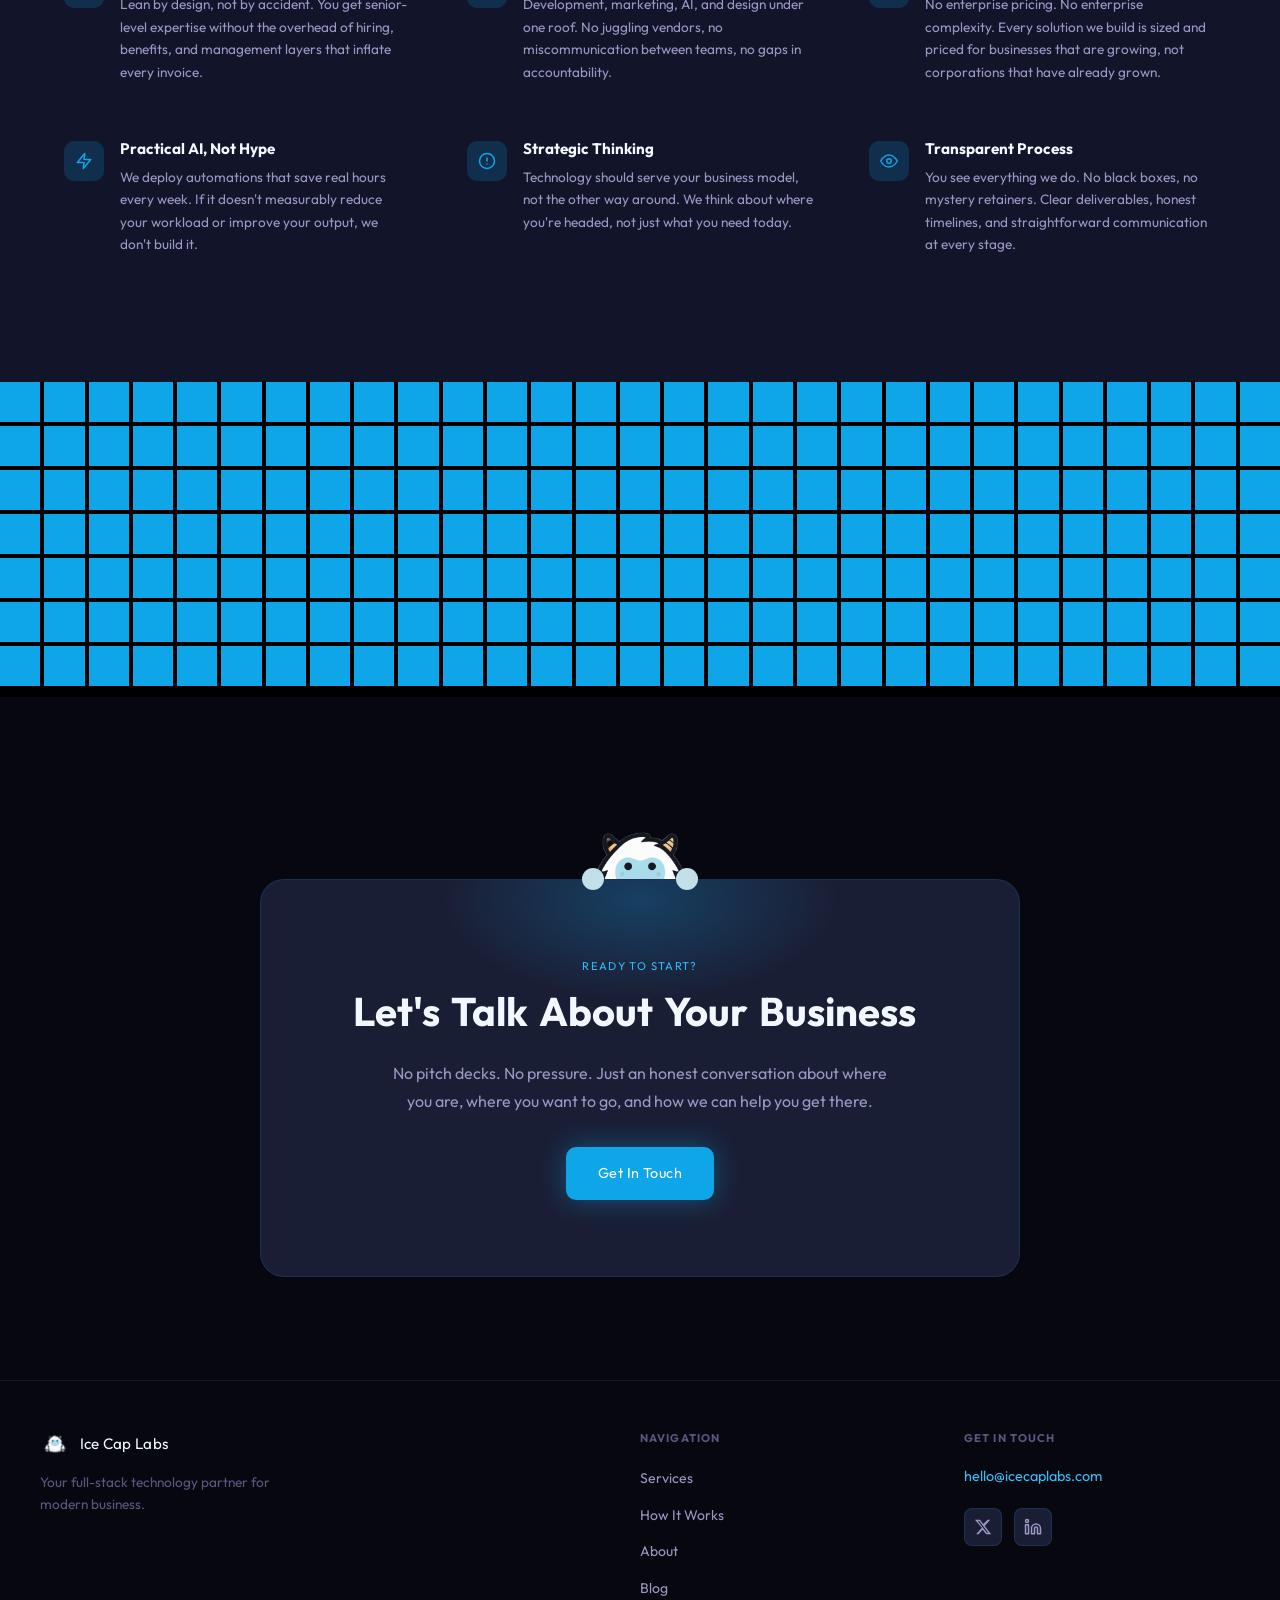
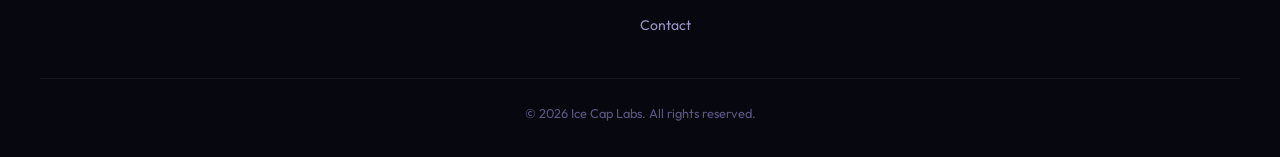
==== commit 70b1b314: "Add blog section with 3D coverflow card browser and article pages Blog index (blog.html) features a " ====
--- a/ghost-stack/about.html
+++ b/ghost-stack/about.html
@@ -24,6 +24,7 @@
         <a href="services.html">Services</a>
         <a href="process.html">How It Works</a>
         <a href="about.html">About</a>
+        <a href="blog.html">Blog</a>
         <a href="contact.html" class="nav-cta">Get Started</a>
       </div>
 
@@ -38,6 +39,7 @@
       <a href="services.html">Services</a>
       <a href="process.html">How It Works</a>
       <a href="about.html">About</a>
+      <a href="blog.html">Blog</a>
       <a href="contact.html" class="nav-mobile-cta">Get Started</a>
     </div>
   </nav>
@@ -230,6 +232,7 @@
               <li><a href="services.html">Services</a></li>
               <li><a href="process.html">How It Works</a></li>
               <li><a href="about.html">About</a></li>
+              <li><a href="blog.html">Blog</a></li>
               <li><a href="contact.html">Contact</a></li>
             </ul>
           </div>
--- a/ghost-stack/style.css
+++ b/ghost-stack/style.css
@@ -397,46 +397,73 @@
 }
 
 .service-card {
+  display: block;
+  perspective: 800px;
+  text-decoration: none;
+  color: inherit;
+  cursor: pointer;
+  background: transparent;
+  border: none;
+  border-radius: 16px;
+}
+
+.service-card-inner {
+  position: relative;
+  width: 100%;
+  height: 100%;
+  min-height: 180px;
+  transform-style: preserve-3d;
+  transition: transform 0.5s ease;
+  border-radius: 16px;
+}
+.service-card:hover .service-card-inner {
+  transform: rotateY(180deg);
+}
+
+.service-card-front,
+.service-card-back {
+  position: absolute;
+  inset: 0;
+  backface-visibility: hidden;
+  border-radius: 16px;
+  border: 1px solid var(--border-subtle);
   background: var(--bg-card);
-  border: 1px solid var(--border-subtle);
-  border-radius: 16px;
-  padding: 1.75rem;
-  transition: border-color 0.25s, transform 0.25s, box-shadow 0.25s;
-  will-change: transform;
-}
-.service-card:hover {
-  border-color: var(--border-hover);
-  transform: translateY(-4px);
-  box-shadow: 0 12px 40px rgba(14,165,233,0.15);
-}
-
-.service-icon-wrap {
-  width: 48px;
-  height: 48px;
-  background: var(--accent-dim);
-  border-radius: 12px;
-  display: flex;
+  display: flex;
+  flex-direction: column;
   align-items: center;
   justify-content: center;
-  margin-bottom: 1.25rem;
-  transition: background 0.25s;
+  text-align: center;
+  padding: 2rem 1.5rem;
+}
+
+.service-card-back {
+  transform: rotateY(180deg);
+  border-color: var(--border-hover);
+  background: var(--bg-card);
+}
+.service-card-back p {
+  font-size: 0.875rem;
+  color: var(--text-secondary);
+  line-height: 1.7;
+}
+
+.service-icon-wrap {
+  width: 56px;
+  height: 56px;
+  background: var(--accent-dim);
+  border-radius: 14px;
+  display: flex;
+  align-items: center;
+  justify-content: center;
+  margin-bottom: 1rem;
   flex-shrink: 0;
-}
-.service-card:hover .service-icon-wrap {
-  background: rgba(14,165,233,0.30);
 }
 
 .service-card h3 {
   font-size: 1.05rem;
   color: var(--text-primary);
-  margin-bottom: 0.65rem;
+  margin-bottom: 0;
   line-height: 1.35;
-}
-
-.service-card p {
-  font-size: 0.875rem;
-  color: var(--text-secondary);
-  line-height: 1.7;
 }
 
 /* ── Process ──────────────────────────────────────────────── */
@@ -448,6 +475,7 @@
   display: flex;
   flex-direction: column;
   gap: 2rem;
+  position: relative;
 }
 
 @media (min-width: 640px) {
@@ -458,25 +486,60 @@
   }
 }
 
+/* Dotted line container */
+.process-line-wrap {
+  display: none;
+}
+@media (min-width: 640px) {
+  .process-line-wrap {
+    display: block;
+    position: absolute;
+    top: 22px;
+    left: calc(12.5% + 22px);
+    right: calc(12.5% + 22px);
+    height: 2px;
+    pointer-events: none;
+  }
+}
+
+.process-line-bg,
+.process-line-fill {
+  position: absolute;
+  inset: 0;
+  background-image: repeating-linear-gradient(
+    to right,
+    rgba(14,165,233,0.15) 0px,
+    rgba(14,165,233,0.15) 8px,
+    transparent 8px,
+    transparent 16px
+  );
+}
+
+.process-line-fill {
+  background-image: repeating-linear-gradient(
+    to right,
+    var(--accent-bright) 0px,
+    var(--accent-bright) 8px,
+    transparent 8px,
+    transparent 16px
+  );
+  clip-path: inset(0 100% 0 0);
+  box-shadow: 0 0 8px rgba(14,165,233,0.4);
+  transition: clip-path 0.1s linear;
+}
+
 .process-step {
   flex: 1;
   position: relative;
   text-align: center;
   padding: 0 1rem;
-}
-
-/* Horizontal connector between steps */
-@media (min-width: 640px) {
-  .process-step:not(:last-child)::after {
-    content: '';
-    position: absolute;
-    top: 22px;
-    left: calc(50% + 28px);
-    right: calc(-50% + 28px);
-    height: 1px;
-    background: linear-gradient(to right, var(--accent), rgba(14,165,233,0.15));
-    pointer-events: none;
-  }
+  opacity: 0.25;
+  transform: translateY(10px);
+  transition: opacity 0.5s ease, transform 0.5s ease;
+}
+.process-step.reached {
+  opacity: 1;
+  transform: translateY(0);
 }
 
 /* Mobile: left-aligned with number beside text */
@@ -487,6 +550,8 @@
     gap: 1.25rem;
     align-items: flex-start;
     padding: 0;
+    opacity: 1;
+    transform: none;
   }
   .process-step .step-number-wrap {
     margin: 0;
@@ -498,7 +563,7 @@
   width: 44px;
   height: 44px;
   border-radius: 50%;
-  background: var(--accent-dim);
+  background: var(--bg-deep);
   border: 2px solid var(--accent);
   display: flex;
   align-items: center;
@@ -507,6 +572,13 @@
   font-size: 0.8rem;
   color: var(--accent-bright);
   flex-shrink: 0;
+  position: relative;
+  z-index: 2;
+  transition: border-color 0.4s, box-shadow 0.4s;
+}
+.process-step.reached .step-number-wrap {
+  border-color: var(--accent-bright);
+  box-shadow: 0 0 16px rgba(14,165,233,0.35);
 }
 
 .step-title {
@@ -519,6 +591,12 @@
   font-size: 0.875rem;
   color: var(--text-secondary);
   line-height: 1.7;
+}
+
+/* CTA below timeline */
+.process-cta-wrap {
+  text-align: center;
+  margin-top: 2.5rem;
 }
 
 /* ── Why Ice Cap Labs ─────────────────────────────────────── */
@@ -1071,16 +1149,306 @@
   user-select: none;
 }
 
-/* ── Yeti hand cursor ────────────────────────────────────── */
-.snowflake-cursor {
-  position: fixed;
+/* ── Design hero (pixel title) ───────────────────────────── */
+.pixel-hero {
+  position: relative;
+  width: 100%;
+  height: 100vh;
+  background: var(--bg-void);
+  overflow: hidden;
+  display: flex;
+  align-items: center;
+  justify-content: center;
+}
+
+.pixel-hero-title {
+  font-family: 'Outfit', sans-serif;
+  font-size: clamp(4rem, 12vw, 20rem);
+  font-weight: 700;
+  color: #fff;
+  letter-spacing: -0.03em;
+  line-height: 1;
+  user-select: none;
+  text-align: center;
+  position: relative;
+  z-index: 1;
+}
+
+/* When pixel grid is active, hide the original text */
+.pixel-hero.pixels-active .pixel-hero-title {
+  visibility: hidden;
+}
+
+.pixel-title-grid {
+  position: absolute;
+  inset: 0;
+  z-index: 2;
+  pointer-events: auto;
+}
+
+.pixel-title-grid .ptile {
+  position: absolute;
+  width: var(--cell);
+  height: var(--cell);
+  perspective: 600px;
+}
+
+.pixel-title-grid .ptile-inner {
+  position: relative;
+  width: 100%;
+  height: 100%;
+  transform-style: preserve-3d;
+  transition: transform 0.6s cubic-bezier(0.16, 1, 0.3, 1);
+}
+
+.pixel-title-grid .ptile.flipped .ptile-inner {
+  transform: rotateY(180deg);
+}
+
+.pixel-title-grid .ptile-front,
+.pixel-title-grid .ptile-back {
+  position: absolute;
+  inset: 0;
+  backface-visibility: hidden;
+}
+
+.pixel-title-grid .ptile-front {
+  background: #fff;
+}
+
+.pixel-title-grid .ptile-back {
+  background: var(--accent);
+  transform: rotateY(180deg);
+}
+
+/* ── Blog Coverflow ───────────────────────────────────────── */
+.blog-section {
+  background: var(--bg-deep);
+  overflow: hidden;
+}
+
+.blog-carousel-wrap {
+  position: relative;
+  display: flex;
+  align-items: center;
+  justify-content: center;
+  gap: 1.5rem;
+  padding: 2rem 0 3rem;
+}
+
+.blog-carousel {
+  position: relative;
+  width: 100%;
+  height: 420px;
+  perspective: 1000px;
+  perspective-origin: 50% 50%;
+}
+
+/* All cards (real + dummy) share base style */
+.blog-card,
+.blog-card-dummy {
+  position: absolute;
+  width: 360px;
+  height: 400px;
+  top: 50%;
+  left: 50%;
+  margin-left: -180px;
+  margin-top: -200px;
+  background: var(--bg-card);
+  border: 1px solid var(--border-subtle);
+  border-radius: 16px;
+  overflow: hidden;
+  transition: transform 0.55s cubic-bezier(0.16, 1, 0.3, 1),
+              opacity 0.55s cubic-bezier(0.16, 1, 0.3, 1),
+              filter 0.55s cubic-bezier(0.16, 1, 0.3, 1),
+              box-shadow 0.55s cubic-bezier(0.16, 1, 0.3, 1);
+  transform-style: preserve-3d;
+  will-change: transform, opacity;
+}
+
+.blog-card {
+  display: flex;
+  flex-direction: column;
+  cursor: pointer;
+}
+.blog-card.active {
+  cursor: default;
+  border-color: var(--border-hover);
+  box-shadow: 0 0 40px rgba(14, 165, 233, 0.15);
+  z-index: 10;
+}
+
+.blog-card-edge {
+  display: none; /* not needed in coverflow layout */
+}
+
+.blog-card-topo {
+  position: absolute;
+  inset: 0;
   pointer-events: none;
-  z-index: 9999;
-  user-select: none;
-  line-height: 1;
-}
-
-/* Hide on touch devices */
-@media (hover: none) {
-  .snowflake-cursor { display: none; }
-}
+  overflow: hidden;
+}
+.blog-card-topo svg {
+  width: 100%;
+  height: 100%;
+}
+
+.blog-card-content {
+  position: relative;
+  z-index: 1;
+  padding: 2rem 1.75rem;
+  display: flex;
+  flex-direction: column;
+  gap: 0.75rem;
+  flex: 1;
+}
+
+.blog-card-date {
+  font-size: 0.7rem;
+  letter-spacing: 0.1em;
+  text-transform: uppercase;
+  color: var(--accent-bright);
+}
+
+.blog-card-title {
+  font-size: 1.2rem;
+  color: var(--text-primary);
+  line-height: 1.35;
+  font-weight: 600;
+}
+
+.blog-card-desc {
+  font-size: 0.875rem;
+  color: var(--text-secondary);
+  line-height: 1.7;
+  flex: 1;
+}
+
+.blog-card-btn {
+  align-self: flex-start;
+  margin-top: 0.5rem;
+  padding: 0.65rem 1.5rem;
+  font-size: 0.8rem;
+}
+
+.blog-arrow {
+  flex-shrink: 0;
+  width: 44px;
+  height: 44px;
+  border-radius: 50%;
+  background: var(--bg-card);
+  border: 1px solid var(--border-subtle);
+  color: var(--text-secondary);
+  cursor: pointer;
+  display: flex;
+  align-items: center;
+  justify-content: center;
+  transition: border-color 0.2s, color 0.2s, background 0.2s;
+  z-index: 20;
+  position: relative;
+}
+.blog-arrow:hover {
+  border-color: var(--accent);
+  color: var(--accent-bright);
+  background: var(--accent-dim);
+}
+.blog-arrow:disabled {
+  opacity: 0.3;
+  cursor: default;
+}
+
+@media (max-width: 767px) {
+  .blog-carousel { height: 380px; }
+  .blog-card, .blog-card-dummy {
+    width: 280px;
+    height: 360px;
+    margin-left: -140px;
+    margin-top: -180px;
+  }
+}
+
+/* ── Article Page ─────────────────────────────────────────── */
+.article-hero {
+  position: relative;
+  padding: calc(64px + 4rem) clamp(1rem, 4vw, 2rem) clamp(3rem, 6vw, 5rem);
+  text-align: center;
+  background: var(--bg-void);
+  overflow: hidden;
+}
+
+.article-hero-topo {
+  position: absolute;
+  inset: 0;
+  pointer-events: none;
+}
+.article-hero-topo svg {
+  width: 100%;
+  height: 100%;
+}
+
+.article-meta {
+  font-size: 0.75rem;
+  letter-spacing: 0.1em;
+  text-transform: uppercase;
+  color: var(--accent-bright);
+  margin-bottom: 1rem;
+}
+
+.article-title {
+  font-size: clamp(1.75rem, 5vw, 3rem);
+  color: var(--text-primary);
+  line-height: 1.15;
+  max-width: 720px;
+  margin: 0 auto 1.25rem;
+  font-weight: 700;
+}
+
+.article-body {
+  background: var(--bg-deep);
+  padding: clamp(3rem, 6vw, 5rem) clamp(1rem, 4vw, 2rem);
+}
+
+.article-content {
+  max-width: 720px;
+  margin: 0 auto;
+}
+
+.article-content h2 {
+  font-size: 1.5rem;
+  color: var(--text-primary);
+  margin: 2.5rem 0 1rem;
+  line-height: 1.3;
+  font-weight: 600;
+}
+
+.article-content p {
+  font-size: 1rem;
+  color: var(--text-secondary);
+  line-height: 1.85;
+  margin-bottom: 1.5rem;
+}
+
+.article-content ul, .article-content ol {
+  padding-left: 1.5rem;
+  margin-bottom: 1.5rem;
+}
+
+.article-content li {
+  font-size: 0.95rem;
+  color: var(--text-secondary);
+  line-height: 1.75;
+  margin-bottom: 0.5rem;
+}
+
+.article-back-link {
+  display: inline-flex;
+  align-items: center;
+  gap: 0.5rem;
+  font-size: 0.85rem;
+  color: var(--accent-bright);
+  margin-bottom: 2rem;
+  transition: color 0.2s;
+  text-decoration: none;
+}
+.article-back-link:hover { color: var(--accent); }
+
